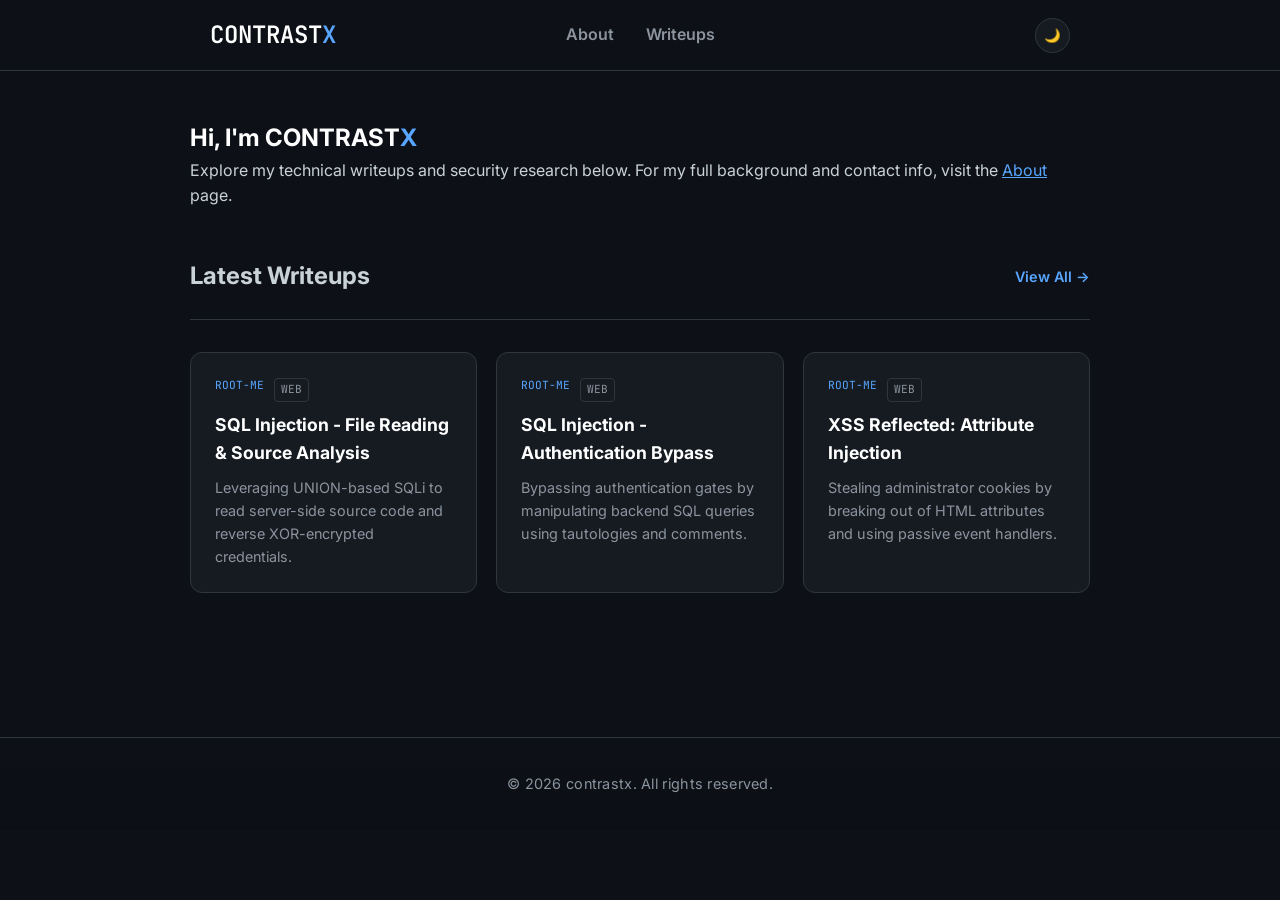
==== index.html @ afb342f3 "Add files via upload" ====
<!DOCTYPE html>
<html lang="en" data-theme="dark">
<head>
    <meta charset="UTF-8">
    <meta name="viewport" content="width=device-width, initial-scale=1.0">
    
    <title>contrastx |Technical Writeups </title>
    <meta name="description" content="Cybersecurity writeups, CTF walkthroughs, and security research by contrastx. Exploring Red Team operations and vulnerability assessment.">
    <meta name="keywords" content="Cybersecurity Writeups, CTF Walkthroughs, HTB, THM, Red Team, Bug Bounty, contrastx">
    <meta name="author" content="contrastx">

    <meta property="og:type" content="website">
    <meta property="og:url" content="https://contrastx-writeups.vercel.app/">
    <meta property="og:title" content="contrastx | Technical Writeups">
    <meta property="og:description" content="Detailed security research, CTF solutions, and machine walkthroughs by contrastx.">
    <meta property="og:image" content="https://contrastx-writeups.vercel.app/assets/banner.png"> 

    <meta property="twitter:card" content="summary_large_image">
    <meta property="twitter:url" content="https://contrastx-writeups.vercel.app/">
    <meta property="twitter:title" content="contrastx | Technical Writeups">
    <meta property="twitter:description" content="Detailed security research, CTF solutions, and machine walkthroughs by contrastx.">
    <meta property="twitter:image" content="https://contrastx-writeups.vercel.app/assets/banner.png">

    <meta name="google-site-verification" content="1mSbR5uK103kIENG4MTsjqUqDj8OhXG8KhCVlVGKae4" />

    <link rel="stylesheet" href="style.css">
    <link href="https://fonts.googleapis.com/css2?family=Inter:wght@300;400;600&family=JetBrains+Mono&display=swap" rel="stylesheet">

    
    <link rel="icon" type="image/x-icon" href="assets/favicon.ico">
    <link rel="icon" type="image/png" href="assets/favicon.png">
    <link rel="apple-touch-icon" sizes="180x180" href="assets/apple-touch-icon.png">

    <link rel="canonical" href="https://contrastx-writeups.vercel.app/index.html">
    
    <script defer src="/_vercel/insights/script.js"></script>
</head>
<body>

<nav>
        <div class="container nav-wrapper">
            <a href="index.html" class="logo">CONTRAST<span>X</span></a>
            
            <ul class="nav-links">
                <li><a href="https://contrastx.vercel.app/">About</a></li>
                <li><a href="writeups.html">Writeups</a></li>
            </ul>

            <div class="nav-right">
                <button id="theme-toggle" aria-label="Toggle Theme">
                    <span class="icon">🌙</span>
                </button>
            </div>
        </div>
    </nav>

    <section id="about" class="container section-padding">
        <div class="about-content">
            <h1>Hi, I'm CONTRAST<span class="highlight">X</span></h1>
            <p class="bio">Explore my technical writeups and security research below. For my full background and contact info, visit the <a href="https://contrastx.vercel.app/" class="highlight">About</a> page.</p>
        </div>
    </section>

    <main class="container section-padding" style="padding-top: 0;">
        <div class="section-header">
            <h2>Latest Writeups</h2>
            <a href="writeups.html" class="btn-more">View All →</a>
        </div>
        <hr class="divider">
        <div id="latest-grid" class="grid"></div>
    </main>

    <footer>
        <div class="container">
            <p>&copy; 2026 contrastx. All rights reserved.</p>
        </div>
    </footer>

    <script src="db.js"></script>
    <script src="script.js"></script>
    
</body>
</html>
---- style.css ----
/* ============================================================
   VARIABLES & THEMES
   ============================================================ */
:root[data-theme="dark"] {
    --bg: #0d1117;
    --card-bg: #161b22;
    --text-main: #c9d1d9;
    --text-dim: #8b949e;
    --accent: #58a6ff;
    --border: #30363d;
    --header-color: #ffffff;
}

:root[data-theme="light"] {
    --bg: #f6f8fa;
    --card-bg: #ffffff;
    --text-main: #24292f;
    --text-dim: #57606a;
    --accent: #0969da;
    --border: #d0d7de;
    --header-color: #1b1f24;
}

/* ============================================================
   BASE STYLES
   ============================================================ */
* { 
    box-sizing: border-box; 
    margin: 0; 
    padding: 0; 
    transition: background 0.3s, color 0.3s; 
}

body {
    background-color: var(--bg);
    color: var(--text-main);
    font-family: 'Inter', sans-serif;
    line-height: 1.6;
    overflow-x: hidden;
    word-wrap: break-word;
    overflow-wrap: break-word;
}

.container { 
    max-width: 900px; 
    margin: 0 auto; 
    padding: 0 20px; 
}

.section-padding { 
    padding: 3rem 0; 
}

.highlight { 
    color: var(--accent); 
}

/* ============================================================
   NAVIGATION (Centered Links & Larger Logo)
   ============================================================ */
nav { 
    padding: 1rem 0; 
    border-bottom: 1px solid var(--border); 
    position: sticky; 
    top: 0; 
    background: var(--bg); 
    z-index: 100; 
}

nav .nav-wrapper { 
    display: flex; 
    justify-content: space-between; 
    align-items: center; 
    position: relative; 
}

.logo { 
    font-family: 'JetBrains Mono', monospace; 
    font-weight: 600; 
    text-decoration: none; 
    color: var(--header-color); 
    font-size: 1.5rem; 
}

.logo span { color: var(--accent); }

.nav-links { 
    display: flex; 
    list-style: none; 
    gap: 2rem; 
    position: absolute; 
    left: 50%; 
    transform: translateX(-50%); 
}

.nav-links a { 
    text-decoration: none; 
    color: var(--text-dim); 
    font-size: 1rem; 
    font-weight: 600; 
}

.nav-links a:hover,
.nav-links a.active { 
    color: var(--accent); 
}

.nav-right { 
    display: flex; 
    align-items: center; 
    gap: 1.5rem; 
}

#theme-toggle { 
    background: var(--card-bg); 
    border: 1px solid var(--border); 
    padding: 8px; 
    border-radius: 50%; 
    cursor: pointer; 
    display: flex; 
    align-items: center; 
    justify-content: center; 
    width: 35px; 
    height: 35px; 
}

/* ============================================================
   FILTERS & SEARCH BAR
   ============================================================ */
.filters { 
    margin-bottom: 2rem; 
    display: flex; 
    gap: 1rem; 
    flex-wrap: wrap; 
    align-items: center; 
}

.filter-dropdown {
    background: var(--card-bg);
    border: 1px solid var(--border);
    color: var(--text-main);
    padding: 10px 16px;
    border-radius: 8px;
    cursor: pointer;
    font-family: 'Inter', sans-serif;
    font-size: 0.9rem;
    outline: none;
    transition: border-color 0.3s;
}

input#search-input.filter-dropdown {
    cursor: text;
    flex: 1;
    min-width: 250px;
}

.filter-dropdown:focus { border-color: var(--accent); }

.reset-btn {
    background: transparent; 
    color: var(--text-dim); 
    border: none; 
    cursor: pointer;
    font-family: 'JetBrains Mono', monospace; 
    font-size: 0.8rem;
}

.reset-btn:hover { color: var(--accent); }

/* ============================================================
   WRITEUP CARDS GRID
   ============================================================ */
.section-header { 
    display: flex; 
    justify-content: space-between; 
    align-items: center; 
    margin-bottom: 1.5rem; 
}

.btn-more { 
    text-decoration: none; 
    color: var(--accent); 
    font-weight: 600; 
    font-size: 0.9rem; 
}

.divider { 
    border: 0; 
    border-top: 1px solid var(--border); 
    margin-bottom: 2rem; 
}

.grid { 
    display: grid; 
    grid-template-columns: repeat(auto-fill, minmax(280px, 1fr)); 
    gap: 1.2rem; 
}

.writeups-grid {
    grid-template-columns: 1fr;
    gap: 1.6rem;
    align-content: start;
    min-height: 32vh;
}

.empty-state {
    min-height: 32vh;
    display: grid;
    place-items: center;
    text-align: center;
    color: var(--text-dim);
    border: 1px dashed var(--border);
    border-radius: 12px;
    background: color-mix(in srgb, var(--card-bg) 88%, transparent);
    padding: 1.5rem;
}

.card {
    background: var(--card-bg);
    border: 1px solid var(--border);
    padding: 1.5rem;
    border-radius: 12px;
    text-decoration: none;
    display: flex;
    flex-direction: column;
    height: 100%;
}

.card:hover { 
    border-color: var(--accent); 
    transform: translateY(-3px); 
}

.platform-tag { 
    font-family: 'JetBrains Mono'; 
    font-size: 0.7rem; 
    text-transform: uppercase; 
    color: var(--accent); 
    margin-bottom: 0.5rem; 
}

.card h3 { 
    color: var(--header-color); 
    margin-bottom: 0.5rem; 
    font-size: 1.1rem; 
}

.card p { 
    color: var(--text-dim); 
    font-size: 0.9rem; 
    flex-grow: 1; 
}

/* ============================================================
   MARKDOWN READER (POSTS)
   ============================================================ */
.markdown-body { 
    font-size: 1.05rem; 
    line-height: 1.7; 
    max-width: 100%; 
    margin: 0 auto; 
    word-wrap: break-word; 
}

/* Metadata Block styling (Date, Platform, etc.) */
.markdown-body blockquote {
    border-left: 4px solid var(--accent);
    padding: 1rem 1.5rem;
    background: var(--card-bg);
    border-radius: 0 8px 8px 0;
    margin: 1.5rem 0;
    color: var(--text-main);
}

.markdown-body blockquote p {
    margin: 0;
    display: flex;
    flex-direction: column;
    gap: 0.5rem;
}

.markdown-body h1, .markdown-body h2, .markdown-body h3 { 
    color: var(--header-color); 
    margin-top: 2rem; 
    margin-bottom: 1rem; 
    font-weight: 600; 
}

.markdown-body h1 { 
    border-bottom: 2px solid var(--accent); 
    padding-bottom: 0.5rem; 
    font-size: 1.8rem; 
}

.markdown-body pre { 
    background: #000 !important; 
    padding: 1.2rem; 
    border-radius: 8px; 
    border: 1px solid var(--border); 
    overflow-x: auto; 
    margin: 1.5rem 0; 
}

.markdown-body code { 
    font-family: 'JetBrains Mono', monospace; 
    font-size: 0.9rem; 
}

.markdown-body img { 
    max-width: 100%; 
    height: auto; 
    border-radius: 8px; 
    border: 1px solid var(--border); 
    margin: 1.5rem 0; 
}

/* ============================================================
   FOOTER
   ============================================================ */
footer {
    padding: 0;
    text-align: center;
    border-top: 1px solid var(--border);
    margin-top: clamp(4rem, 8vw, 6rem);
    background: linear-gradient(180deg, rgba(0, 0, 0, 0) 0%, rgba(0, 0, 0, 0.12) 100%), var(--bg);
    color: var(--text-dim);
    font-size: 0.9rem;
}

footer .container {
    min-height: 92px;
    display: flex;
    align-items: center;
    justify-content: center;
}

footer p {
    letter-spacing: 0.02em;
}

/* ============================================================
   MOBILE RESPONSIVENESS 
   ============================================================ */
@media (max-width: 600px) {
    /* Gives the whole page breathing room on the sides */
    .container { padding: 0 15px; }
    .section-padding { padding: 2rem 0; }
    
    /* Pulls the logo and moon icon away from the screen bezels */
    nav { padding: 1rem 15px; }
    
    nav .nav-wrapper { 
        position: static; 
        flex-wrap: wrap; 
        justify-content: space-between; /* Keeps logo left, moon right */
        gap: 1rem; 
    }
    
    .nav-links { 
        position: static; 
        transform: none; 
        width: 100%; 
        justify-content: center;
        order: 3;
        gap: 1.5rem;
        margin-top: 0.5rem; /* Space between header and links */
    }

    /* Forces cards to fit the mobile screen perfectly */
    .grid {
        grid-template-columns: 1fr; 
    }

    .writeups-grid {
        gap: 1.2rem;
        min-height: 24vh;
    }

    .empty-state {
        min-height: 24vh;
        padding: 1.25rem;
    }

    input#search-input.filter-dropdown {
        width: 100%;
        flex: none;
        margin-bottom: 0.5rem; /* Adds space if filters stack */
    }

    .logo { font-size: 1.3rem; }

    /* Shrink the big headers slightly on mobile so they fit */
    .markdown-body h1 { font-size: 1.5rem; }
    .markdown-body h2 { font-size: 1.3rem; }
    
    /* Ensure markdown blocks don't touch the very edges */
    .markdown-body blockquote {
        padding: 1rem;
        margin: 1rem 0;
    }

    footer {
        margin-top: 3rem;
    }

    footer .container {
        min-height: 78px;
    }
}

/* ============================================================
   LIST FIXES (Aligns numbers/bullets & adds Blue Accent)
   ============================================================ */

/* 1. Fix for list numbers/bullets breaking out of the container */
.markdown-body ol, 
.markdown-body ul {
    padding-left: 2rem; 
    margin-bottom: 1.5rem;
}

.markdown-body li {
    margin-bottom: 0.5rem;
}

/* 2. Fix for nested lists spacing */
.markdown-body li > ul,
.markdown-body li > ol {
    margin-top: 0.5rem;
    margin-left: 1rem;
}

/* 3. Blue Red-Team Style Numbers for Ordered Lists */
.markdown-body ol {
    list-style: none; /* Removes default numbers */
    counter-reset: my-awesome-counter;
}

.markdown-body ol li {
    counter-increment: my-awesome-counter;
    position: relative;
}

.markdown-body ol li::before {
    content: counter(my-awesome-counter) ". ";
    color: var(--accent); /* Uses your blue theme color */
    font-weight: bold;
    font-family: 'JetBrains Mono', monospace;
    margin-right: 8px;
}

/* ============================================================
   CUSTOM SCROLLBARS (Code Blocks & Global)
   ============================================================ */

/* Target the scrollbar for code blocks specifically */
.markdown-body pre::-webkit-scrollbar {
    height: 8px; /* Height of horizontal scrollbar */
    width: 8px;  /* Width of vertical scrollbar */
}

.markdown-body pre::-webkit-scrollbar-track {
    background: #000; /* Matches your code block background */
    border-radius: 8px;
}

.markdown-body pre::-webkit-scrollbar-thumb {
    background: var(--border); /* Subtle grey thumb */
    border-radius: 8px;
    border: 2px solid #000; /* Creates a "padding" effect */
}

.markdown-body pre::-webkit-scrollbar-thumb:hover {
    background: var(--accent); /* Turns blue when you hover over it */
}

/* Optional: Apply a slim theme-matching scrollbar to the whole page */
::-webkit-scrollbar {
    width: 10px;
}

::-webkit-scrollbar-track {
    background: var(--bg);
}

::-webkit-scrollbar-thumb {
    background: var(--border);
    border-radius: 10px;
    border: 2px solid var(--bg);
}

::-webkit-scrollbar-thumb:hover {
    background: var(--accent);
}

/* ============================================================
   COPY BUTTON STYLING
   ============================================================ */
.markdown-body pre {
    position: relative; /* Allows button to stay in the corner */
}

.copy-code-button {
    position: absolute;
    top: 0.5rem;
    right: 0.5rem;
    background: var(--card-bg);
    border: 1px solid var(--border);
    color: var(--text-dim);
    padding: 4px 8px;
    border-radius: 4px;
    cursor: pointer;
    font-size: 0.75rem;
    font-family: 'JetBrains Mono', monospace;
    transition: all 0.2s;
}

.copy-code-button:hover {
    border-color: var(--accent);
    color: var(--accent);
    background: #000;
}

.copy-code-button:active {
    transform: scale(0.95);
}

/* Styling for the Web/Category tag to make it look distinct */
.card-tags {
    display: flex;
    gap: 10px;
    margin-bottom: 0.5rem;
    align-items: center;
}

.category-tag {
    font-family: 'JetBrains Mono', monospace;
    font-size: 0.7rem;
    text-transform: uppercase;
    color: var(--text-dim); /* Grayer/dimmer than the blue accent */
    border: 1px solid var(--border);
    padding: 2px 6px;
    border-radius: 4px;
}

/* =========================================
   contrastx BRANDING SYNC (Writeups Site)
   ========================================= */

/* Logo Alignment: Nx (White) Strip (Blue) */
.logo {
    color: var(--header-color) !important;
}

.logo span {
    color: var(--accent) !important;
}

/* Hero Alignment: Hi, I'm Nx (White) Strip (Blue) */
.about-content h1 {
    color: var(--header-color) !important;
}

.about-content h1 .highlight {
    color: var(--accent) !important;
}
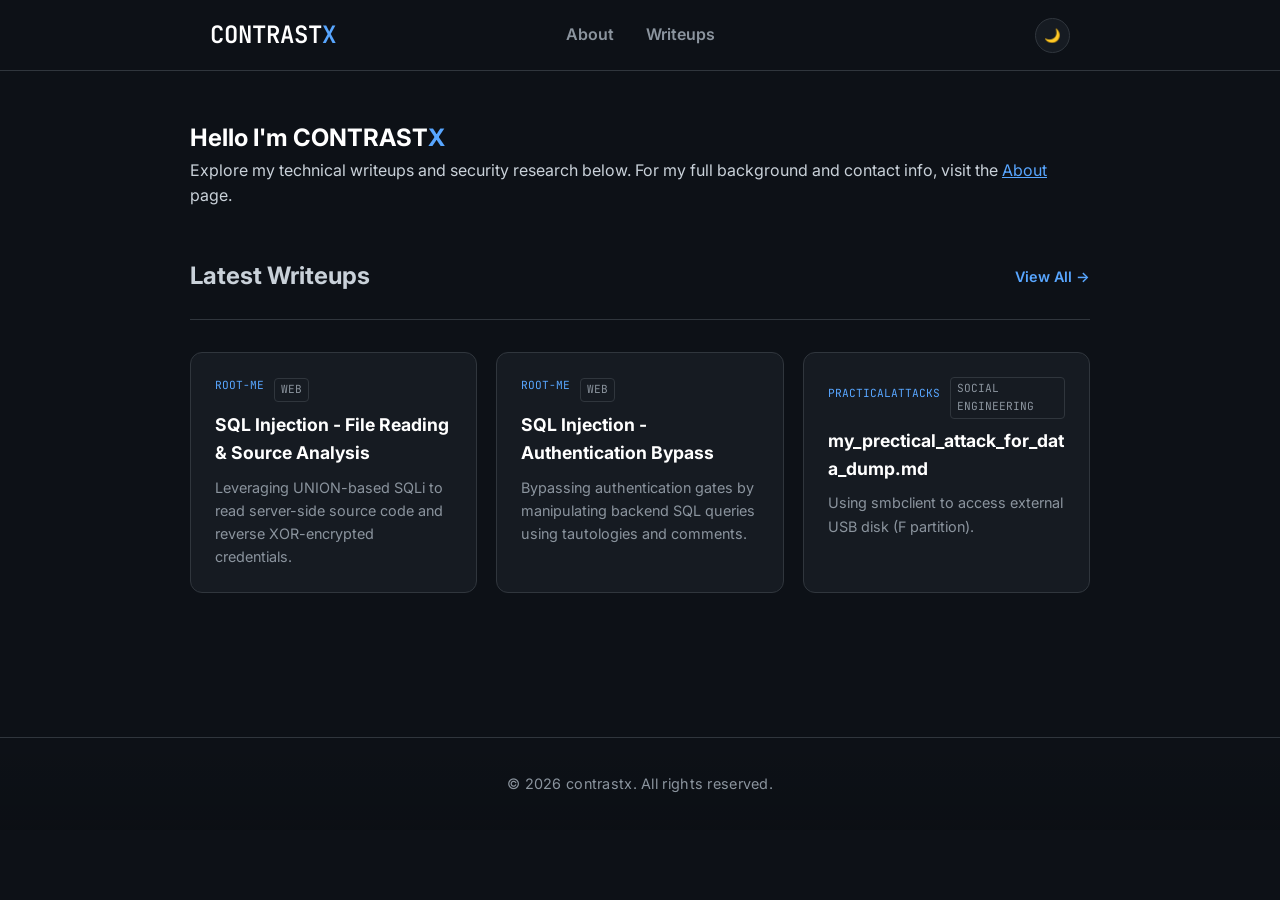
==== commit 1a0c5caa: "Update index.html" ====
--- a/index.html
+++ b/index.html
@@ -56,7 +56,7 @@
 
     <section id="about" class="container section-padding">
         <div class="about-content">
-            <h1>Hi, I'm CONTRAST<span class="highlight">X</span></h1>
+            <h1>Hello I'm CONTRAST<span class="highlight">X</span></h1>
             <p class="bio">Explore my technical writeups and security research below. For my full background and contact info, visit the <a href="https://contrastx.vercel.app/" class="highlight">About</a> page.</p>
         </div>
     </section>
